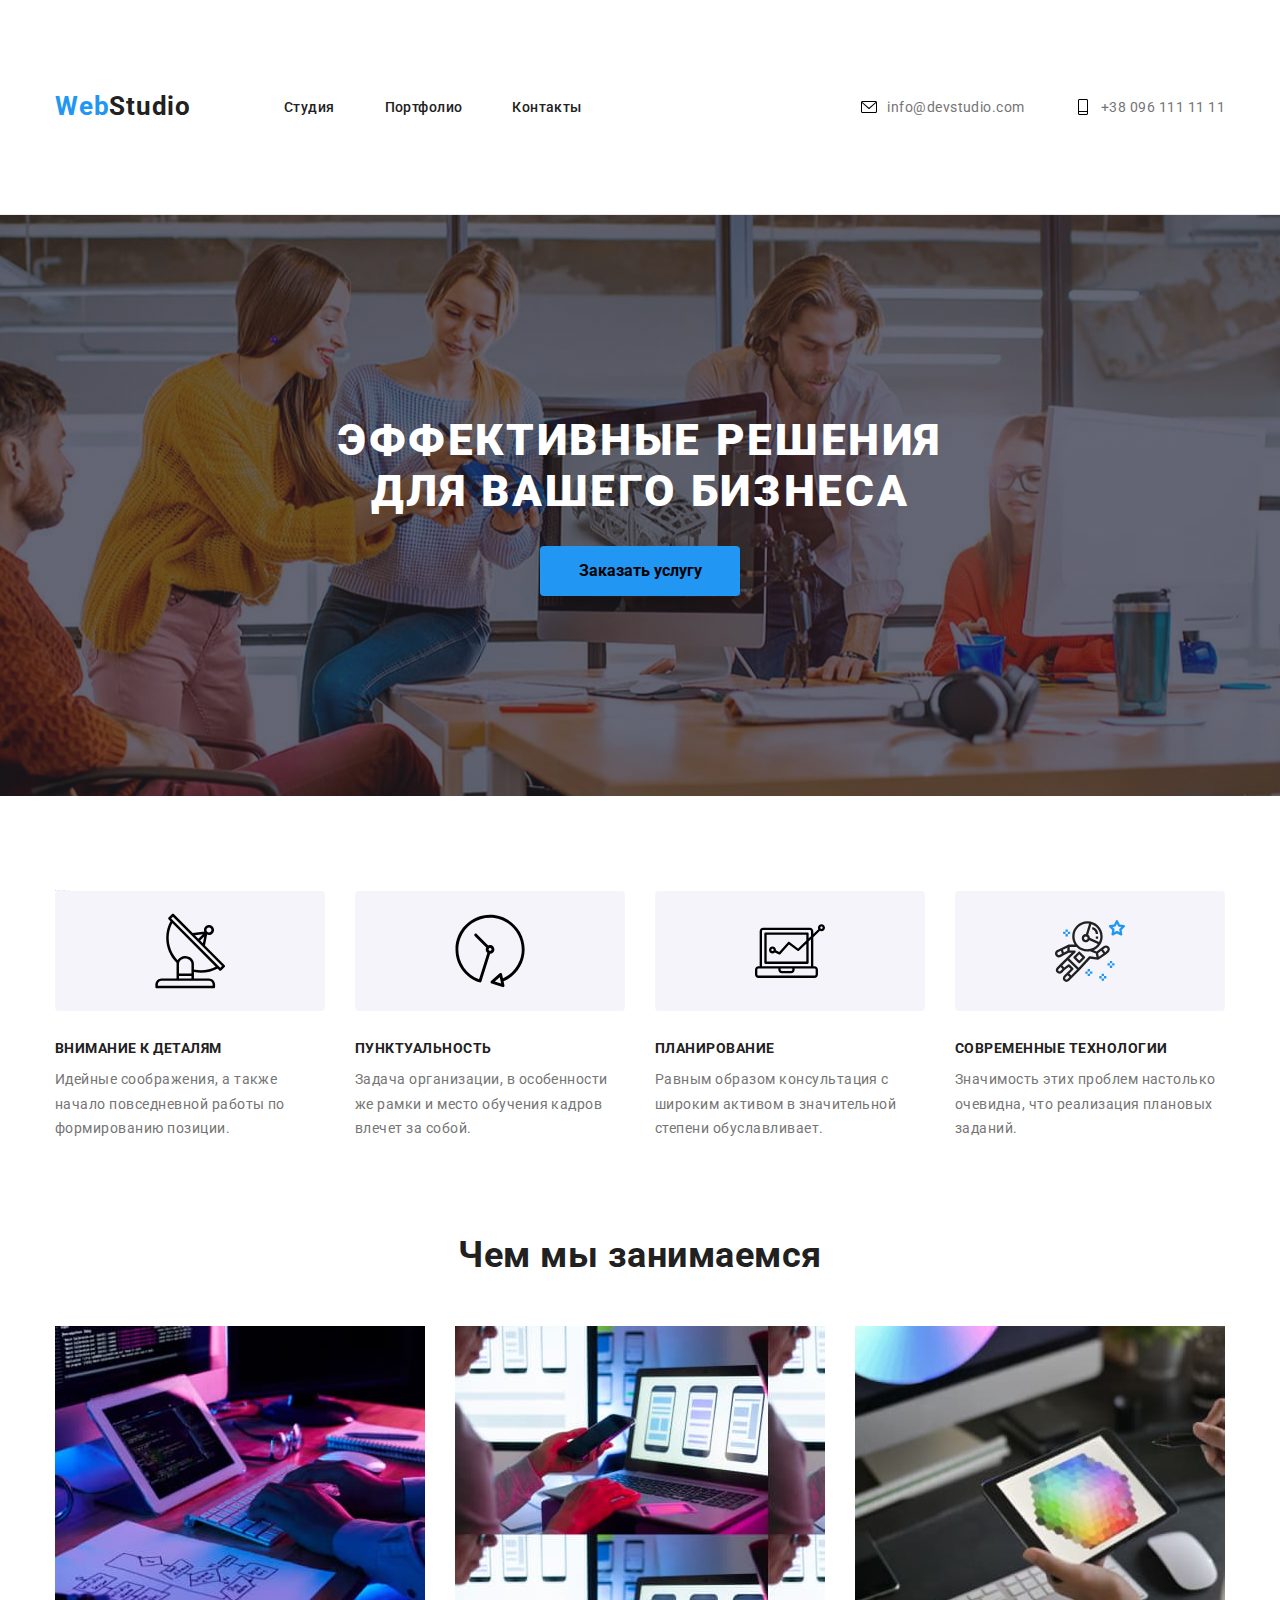
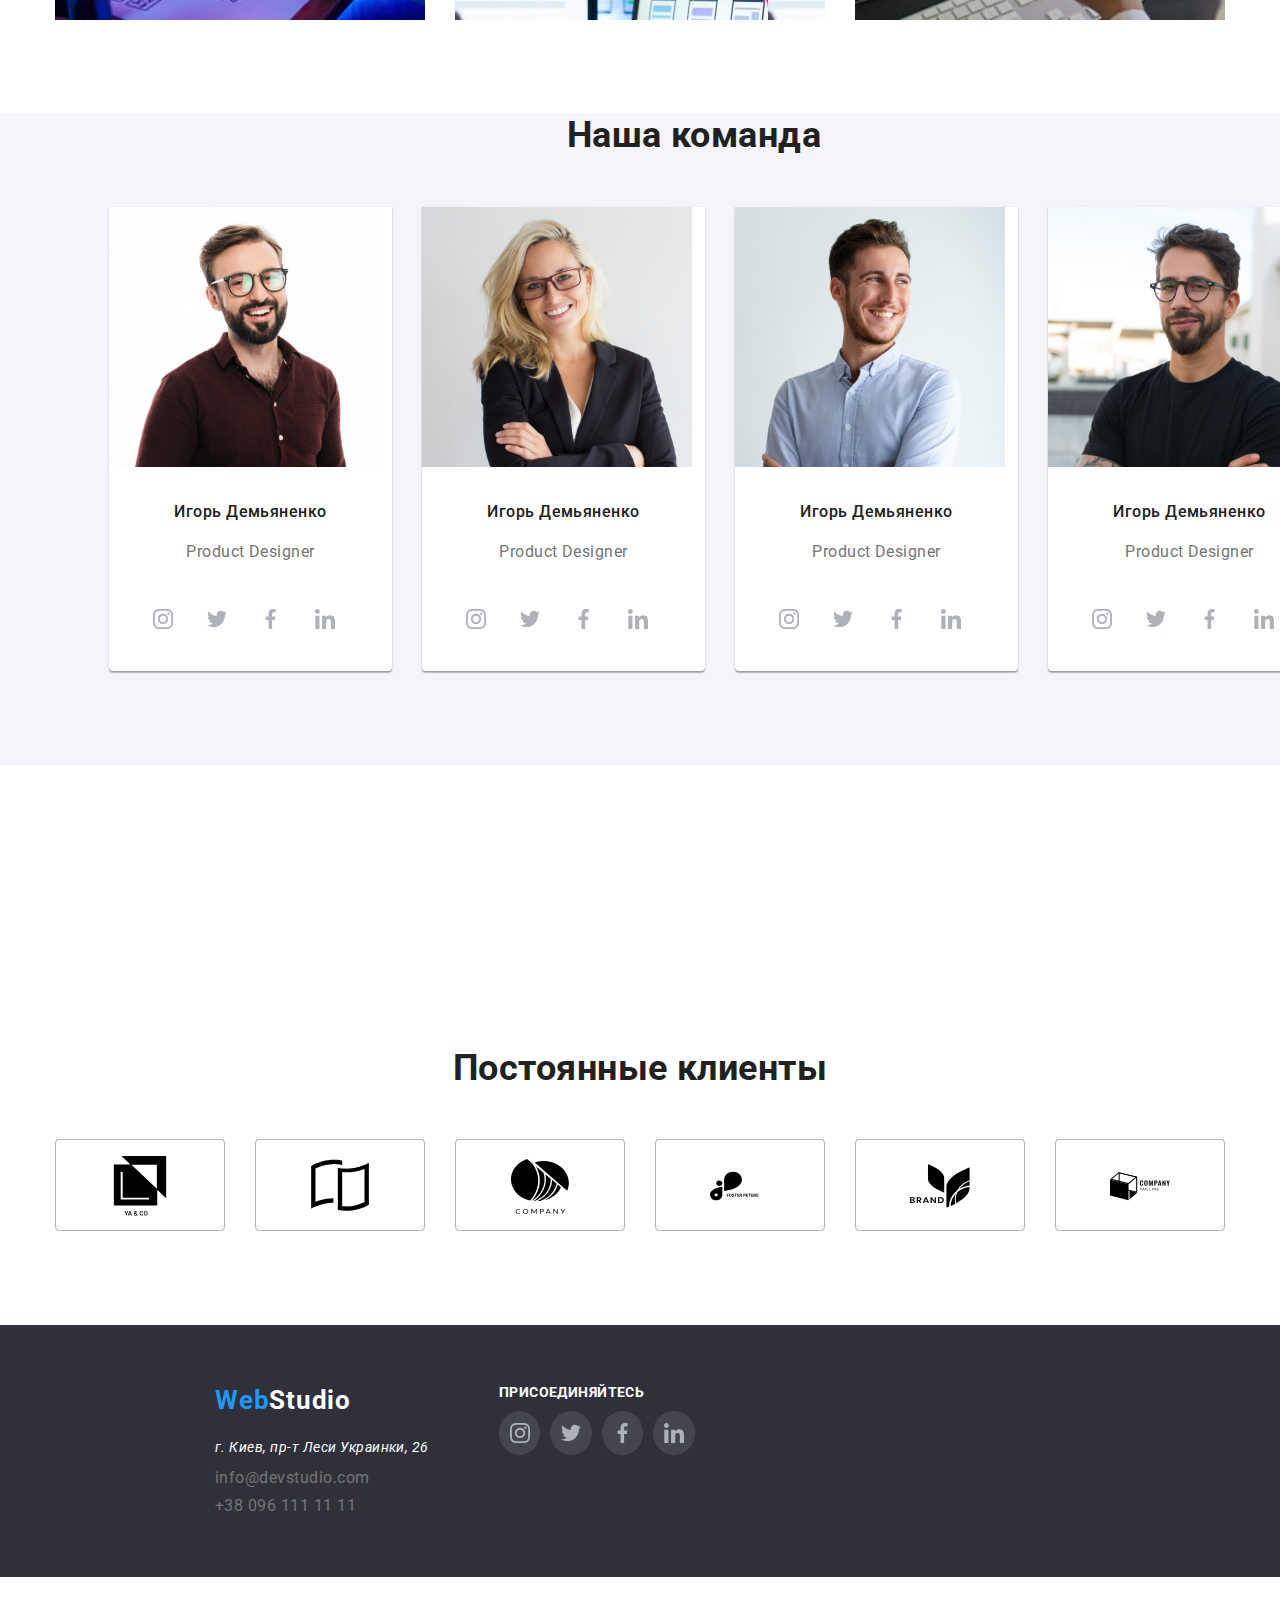
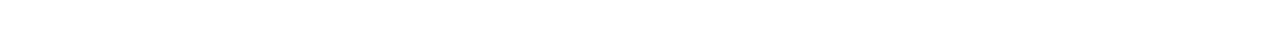
==== index.html @ 63207445 "black work" ====
<!DOCTYPE html>
<html lang="en">

<head>
    <meta charset="UTF-8">
    <meta http-equiv="X-UA-Compatible" content="IE=edge">
    <meta name="viewport" content="width=device-width, initial-scale=1.0">
    <title>Document</title>
    <link rel="preconnect" href="https://fonts.googleapis.com">
    <link rel="preconnect" href="https://fonts.gstatic.com" crossorigin>
    <link href="https://fonts.googleapis.com/css2?family=Raleway:wght@700&family=Roboto:wght@400;500;700;900&display=swap"
        rel="stylesheet">
    <link rel="stylesheet" href="https://cdnjs.cloudflare.com/ajax/libs/modern-normalize/0.6.0/modern-normalize.min.css">
    <link rel="stylesheet" href="./css/styles.css" />
</head>

<body>
        <!-- HEADER -->
    <header class="header-title">
        <div class="container">
            <nav class="header-navigation">
                    <a href="index.html" class="link-webstudio">Web<spann class="logo-without-web">Studio</spann></a>
                <ul class="header-navigation-links">
                    <li class="header-item"><a href="index.html" class="link link-navigation">Студия</a></li>
                    <li class="header-item"><a href="portfolio.html" class="link link-navigation">Портфолио</a></li>
                    <li class="header-item"><a href="kontacts.html" class="link link-navigation">Контакты</a></li> 
                </ul>
             </nav>
                <ul class="header-navigation-tel-mail">
                        <li class="header-item"><a href="mailto:info@devstudio.com" class="link link-navigation-mail header-mail">
                            <svg class="header-contacts-icon" width="16" heigt="10">
                                <use href="./images/sprite.svg#icon-envelope-1" ></use>
                            </svg>info@devstudio.com</a></li>
                        
                        <li class="header-item"><a href="tel:+380961111111" class="link link-navigation-tel header-mail">
                            <svg class="header-contacts-icon" width="16" heigt="10">
                                <use href="./images/sprite.svg#icon-Vector-1"></use>
                            </svg>+38 096 111 11 11</a></li>
                </ul>
        
        </div>
    </header>

        <!-- MAIN -->

    <main>
        <section class="main-sectioin">
            <div class="container">
                    <h1 class="content-title">Эффективные решения для вашего бизнеса</h1>
                    <button type="button" class="button button-push">Заказать услугу</button>
            </div>
        </section>

        <section class="section-list">
            <div class="container">
                <h2 class="transparent-title">Наша робота</h2>
                <ul class="list-title">
                    <li class="list-title-text">
                        <div class="list-title-text-picture">
                            <svg class="list-title-picture"  width="70" heigt="70">
                                <use href="./images/sprite.svg#icon-Vector2-1"></use>
                            </svg>
                        </div>
                            <h3 class="title">Внимание к деталям</h3>
                            <p class="title-text">Идейные соображения, а также начало повседневной работы по формированию позиции.</p>
                        </li>
                    <li class="list-title-text">
                        <div class="list-title-text-picture">
                            <svg class="list-title-picture"  width="70" heigt="70">
                                <use href="./images/sprite.svg#icon-Vector3-1"></use>
                            </svg>
                        </div>
                        <h3 class="title">Пунктуальность</h3>
                        <p class="title-text">Задача организации, в особенности же рамки и место обучения кадров влечет за собой.</p>
                    </li>
                    <li class="list-title-text">
                        <div class="list-title-text-picture">
                            <svg class="list-title-picture" width="70" heigt="70">
                                <use href="./images/sprite.svg#icon-Vector4-1" ></use>
                            </svg>
                        </div>
                        <h3 class="title">Планирование</h3>
                        <p class="title-text">Равным образом консультация с широким активом в значительной степени обуславливает.</p>
                    <li class="list-title-text">
                        <div class="list-title-text-picture">
                            <svg class="list-title-picture" width="70" heigt="70">
                                <use href="./images/sprite.svg#icon-astronaut-1-1" ></use>
                            </svg>
                        </div>
                        <h3 class="title">Современные технологии</h3>
                        <p class="title-text">Значимость этих проблем настолько очевидна, что реализация плановых заданий.</p>
                    </li>
                </ul>
            </div>
        </section>

        <section class="section-whatwedo">
            <div class="container">  
                <h2 class="title-work">Чем мы занимаемся</h2>
                <ul class="whatwedo">
                    
                    <li class="whatwedo-work"><img src="images/box1.jpg" alt="программирования" width="370" height="294"></li>
                    <li class="whatwedo-work"><img src="images/box2.jpg" alt="подключения дивайсов" width="370" height="294"></li>
                    <li class="whatwedo-work"><img src="images/box3.jpg" alt="соответствие требованиям заказчика" width="370" height="294"></li>
                </ul>
            </div>
        </section>

            <!-- OUR TEAM -->

    <section class="section-ourcompany">
        <div class="container">
            <h2 class="title-work">Наша команда</h2>
            <ul class="ourcompany">
                <li class="ourcompany-workers">
                    <img src="images/img1.jpg" alt="фото сотрудника" width="270" height="260">
                    <div class="worker-name-occopation">
                        <h3 class="worker-name">Игорь Демьяненко</h3>
                        <p class="worker-occupation">Product Designer</p>
                            <ul class="worker-social-links-title">
                                <li class="worker-social-links">
                                    <a href="" class="worker-social-links-road">
                                        <svg width="20" height="20">
                                        <use href="./images/sprite.svg#icon-instagram-2-1"></use>
                                    </svg>
                                </a>
                                  
                                </li>
                                <a href="" class="worker-social-links-road">
                                <li class="worker-social-links">
                                    <svg width="20" height="20">
                                        <use href="./images/sprite.svg#icon-Vector4-2"></use>
                                    </svg>
                                </a>
                                </li>
                                <li class="worker-social-links">
                                    <a href="" class="worker-social-links-road">
                                    <svg width="20" height="20">
                                        <use href="./images/sprite.svg#icon-Vector5-1"></use>
                                    </svg>
                                    </a>
                                </li>
                                <li class="worker-social-links">
                                    <a href="" class="worker-social-links-road">
                                    <svg width="20" height="20">
                                        <use href="./images/sprite.svg#icon-linkedin-1-1"></use>
                                    </svg>
                                    </a>
                                </li>
                            </ul>
                    </div>
                </li>
                <li class="ourcompany-workers">
                    <img src="images/img2.jpg" alt="фото сотрудника" width="270" height="260">
                    <div class="worker-name-occopation">
                        <h3 class="worker-name">Игорь Демьяненко</h3>
                        <p class="worker-occupation">Product Designer</p>
                        <ul class="worker-social-links-title">
                            <li class="worker-social-links">
                                <a href="" class="worker-social-links-road">
                                    <svg width="20" height="20">
                                        <use href="./images/sprite.svg#icon-instagram-2-1"></use>
                                    </svg>
                                </a>
                        
                            </li>
                            <a href="" class="worker-social-links-road">
                                <li class="worker-social-links">
                                    <svg width="20" height="20">
                                        <use href="./images/sprite.svg#icon-Vector4-2"></use>
                                    </svg>
                            </a>
                            </li>
                            <li class="worker-social-links">
                                <a href="" class="worker-social-links-road">
                                    <svg width="20" height="20">
                                        <use href="./images/sprite.svg#icon-Vector5-1"></use>
                                    </svg>
                                </a>
                            </li>
                            <li class="worker-social-links">
                                <a href="" class="worker-social-links-road">
                                    <svg width="20" height="20">
                                        <use href="./images/sprite.svg#icon-linkedin-1-1"></use>
                                    </svg>
                                </a>
                            </li>
                        </ul>
                    </div>
                </li>
                <li class="ourcompany-workers">
                    <img src="images/img3.jpg" alt="фото сотрудника" width="270" height="260">
                    <div class="worker-name-occopation">
                        <h3 class="worker-name">Игорь Демьяненко</h3>
                        <p class="worker-occupation">Product Designer</p>
                        <ul class="worker-social-links-title">
                            <li class="worker-social-links">
                                <a href="" class="worker-social-links-road">
                                    <svg width="20" height="20">
                                        <use href="./images/sprite.svg#icon-instagram-2-1"></use>
                                    </svg>
                                </a>
                        
                            </li>
                            <a href="" class="worker-social-links-road">
                                <li class="worker-social-links">
                                    <svg width="20" height="20">
                                        <use href="./images/sprite.svg#icon-Vector4-2"></use>
                                    </svg>
                            </a>
                            </li>
                            <li class="worker-social-links">
                                <a href="" class="worker-social-links-road">
                                    <svg width="20" height="20">
                                        <use href="./images/sprite.svg#icon-Vector5-1"></use>
                                    </svg>
                                </a>
                            </li>
                            <li class="worker-social-links">
                                <a href="" class="worker-social-links-road">
                                    <svg width="20" height="20">
                                        <use href="./images/sprite.svg#icon-linkedin-1-1"></use>
                                    </svg>
                                </a>
                            </li>
                        </ul>
                    </div>
                </li>
                <li class="ourcompany-workers">
                    <img src="images/img4.jpg" alt="фото сотрудника" width="270" height="260">
                    <div class="worker-name-occopation">
                        <h3 class="worker-name">Игорь Демьяненко</h3>
                        <p class="worker-occupation">Product Designer</p>
                        <ul class="worker-social-links-title">
                            <li class="worker-social-links">
                                <a href="" class="worker-social-links-road">
                                    <svg width="20" height="20">
                                        <use href="./images/sprite.svg#icon-instagram-2-1"></use>
                                    </svg>
                                </a>
                        
                            </li>
                            <a href="" class="worker-social-links-road">
                                <li class="worker-social-links">
                                    <svg width="20" height="20">
                                        <use href="./images/sprite.svg#icon-Vector4-2"></use>
                                    </svg>
                            </a>
                            </li>
                            <li class="worker-social-links">
                                <a href="" class="worker-social-links-road">
                                    <svg width="20" height="20">
                                        <use href="./images/sprite.svg#icon-Vector5-1"></use>
                                    </svg>
                                </a>
                            </li>
                            <li class="worker-social-links">
                                <a href="" class="worker-social-links-road">
                                    <svg width="20" height="20">
                                        <use href="./images/sprite.svg#icon-linkedin-1-1"></use>
                                    </svg>
                                </a>
                            </li>
                        </ul>
                    </div>
                </li>
            </ul>
        </div>
    
    </section>

                     <!-- CUSTOMERS -->

        <section class="section-customers">
            <div class="container">
                <h2  class="title-work">Постоянные клиенты</h2>
            <ul class="regular-customers">
                    <li class="regular-customers-li">
                        <a href="" class="servise-icon">
                            <svg class="service-icon-svg">
                            <use href="./images/sprite.svg#icon-Union-1"></use>
                        </svg>
                </a>

                </li>
                <li class="regular-customers-li">
                    <a href="" class="servise-icon">
                        <svg class="service-icon-svg">
                            <use href="./images/sprite.svg#icon-Union2-1"></use>
                        </svg>
                    </a>
                </li>
                <li class="regular-customers-li">
                    <a href="" class="servise-icon">
                        <svg class="service-icon-svg">
                            <use href="./images/sprite.svg#icon-Object-1"></use>
                        </svg>
                    </a>
                </li>
                <li class="regular-customers-li">
                    <a href="" class="servise-icon">
                        <svg class="service-icon-svg">
                            <use href="./images/sprite.svg#icon-group-1"></use>
                    </svg>
                    </a>
                </li>
                <li class="regular-customers-li">
                    <a href="" class="servise-icon">
                        <svg class="service-icon-svg">
                            <use href="./images/sprite.svg#icon-group1-1"></use>
                        </svg>
                    </a>
                </li>
                <li class="regular-customers-li">
                    <a href="" class="servise-icon">
                        <svg class="service-icon-svg">
                            <use href="./images/sprite.svg#icon-Object1-1"></use>
                        </svg>
                    </a>
                </li>
             </ul>
            </div>
        </section>
    </main>
       
            <!-- FOOTER -->

        <footer class="section-footer">
            <div class="container">
                <div class="footer-links">
                    <a href="index.html" class="link-webstudio">Web<spann class="logo-without-web-footer">Studio</spann></a>
                    <address class="footer-address">г. Киев, пр-т Леси Украинки, 26</address>
                    <ul class="footer-tel-mail">
                        <li class="mail-footer"><a href="mailto:info@devstudio.com" class="link footer-link">info@devstudio.com</a></li>
                        <li class="tel-footer"><a href="tel:+380961111111" class="link footer-link">+38 096 111 11 11</a></li>
                    </ul>
                </div>
                <div class="footer-second-link">
                    <h3 class="footer-title">присоединяйтесь</h3>
                    <ul class="footer-social-links-title">
                        <li class="footer-social-links">
                            <a href="" class="footer-social-links-road">
                                <svg class="footer-social-links-color" width="20" height="20">
                                    <use href="./images/sprite.svg#icon-instagram-2-1"></use>
                                </svg>
                            </a>
                
                        </li>
                        <a href="" class="footer-social-links-road">
                            <li class="footer-social-links">
                                <svg width="20" height="20">
                                    <use href="./images/sprite.svg#icon-Vector4-2"></use>
                                </svg>
                        </a>
                        </li>
                        <li class="footer-social-links">
                            <a href="" class="footer-social-links-road">
                                <svg width="20" height="20">
                                    <use href="./images/sprite.svg#icon-Vector5-1"></use>
                                </svg>
                            </a>
                        </li>
                        <li class="footer-social-links">
                            <a href="" class="footer-social-links-road">
                                <svg width="20" height="20">
                                    <use href="./images/sprite.svg#icon-linkedin-1-1"></use>
                                </svg>
                            </a>
                        </li>
                    </ul>
                
                </div>
            </div>
        </footer>

</body>

</html>
---- css/styles.css ----
*,
*::before,
*::after {
  box-sizing: border-box;
}
h1,
h2,
h3,
h4,
h5,
h6,
p {
  margin: 0;
  padding: 0;
}
img {
  display: block;
}
:root {
  --primery-text-color: #757575;
  --title-text-color: #212121;
  --occasionally-next-color: #ffffff;
}
body {
  font-family: "Roboto", sans-serif;
  font-style: normal;
  color: var(--primery-text-color);
  letter-spacing: 0.03em;
  font-size: 16px;
}
a {
  text-decoration: none;
  color: var(--primery-text-color);
}
ul {
  list-style: none;
  margin: 0;
  padding: 0;
}
.container {
  width: 1200px;
  align-items: center;
  margin: 0 auto;
  padding-left: 15px;
  padding-right: 15px;
}

.button:hover,
.button:focus {
  background: #2196f3;
  cursor: pointer;
}
.button {
  font-family: "Roboto", sans-serif;
  font-weight: 500;
  display: block;
}
.button-push {
  background: #2196f3;
  margin: 0 auto;
  box-shadow: 0px 4px 4px rgba(0, 0, 0, 0.15);
  border-radius: 4px;
  width: 200px;
  height: 50px;
  left: 700px;
  top: 430px;
  font-weight: 700;
  font-size: 16px;
  line-height: 1.87;
  border: none;
}
.button-push:hover,
.button-push:focus {
  background: #188ce8;
  cursor: pointer;
  border: none;
  color: #ffffff;
}
.link-webstudio {
  font-weight: 700;

  font-size: 26px;
  line-height: 1.19;
  color: #2196f3;
  letter-spacing: 0.03em;
}
.logo-without-web {
  color: #212121;
}

/* HEADER */

.header-title {
  border-bottom: 1px solid #ececec;
}
.header-title .container {
  display: flex;
}
.header-navigation,
.header-navigation-links,
.header-navigation-tel-mail {
  display: flex;
}
.header-navigation-links {
  margin-bottom: 32px;
  margin-top: 32px;
}
.header-navigation-tel-mail {
  margin-left: auto;
  padding-top: 32px;
  padding-bottom: 32px;
}
.header-navigation .link-webstudio {
  padding-top: 25px;
  padding-bottom: 25px;
  margin-right: 93px;
  text-align: center;
  align-items: center;
}
.header-item:not(:last-child) {
  margin-right: 50px;
}
.link-navigation-mail,
.link-navigation-tel {
  font-style: medium;
  font-size: 14px;
  line-height: 16px;
  color: var(--primery-text-color);
  display: flex;
  align-items: center;
}
.header-mail:hover,
.header-mail:focus {
  color: #2196f3;
}

.header-mail:hover .header-contacts-icon,
.header-mail:focus .header-contacts-icon {
  fill: #188ce8;
}
.header-contacts-icon {
  margin-right: 10px;
  color: var(--primery-text-color);
}

/* PORTFOLIO */

.contentportfolio-foto {
  display: flex;
  flex-wrap: wrap;
  list-style: none;
  margin-left: -30px;
  margin-top: -30px;
  margin-bottom: 94px;
}

.foto-title-text:hover {
  box-shadow: 0px 1px 1px rgba(0, 0, 0, 0.12), 0px 4px 4px rgba(0, 0, 0, 0.06),
    1px 4px 6px rgba(0, 0, 0, 0.16);
}
.foto-title-text {
  flex-basis: calc((100% - 90px) / 3);
  margin-left: 30px;
  margin-top: 30px;
  cursor: pointer;
}
.contentportfolio-buton-li {
  margin-right: 8px;
}
.work-did {
  display: block;
  border: 1px solid #eeeeee;
  border-top: none;
  padding-top: 20px;
  padding-left: 24px;
  padding-bottom: 20px;
}

.portfolio-buton {
  background: #f5f4fa;
  border-radius: 4px;
  border: none;
  padding-top: 6px;
  padding-right: 20px;
  padding-bottom: 6px;
  padding-left: 20px;
}
.portfolio-buton:hover,
.portfolio-buton:focus {
  box-shadow: 0px 1px 1px rgba(0, 0, 0, 0.12), 0px 4px 4px rgba(0, 0, 0, 0.06),
    1px 4px 6px rgba(0, 0, 0, 0.16);
  color: #ffffff;
}
.contentportfolio-buton {
  display: flex;
  justify-content: center;
  margin-bottom: 50px;
}
.contentportfolio {
  margin-top: 92px;
}

.work-did-title {
  font-weight: 700;
  font-size: 18px;
  line-height: 2;
  color: var(--title-text-color);
}
.work-did-title-text {
  font-size: 16px;
  line-height: 1.87;
}

/* PORTFOLIO */

/* MAIN */
.list-title-text-picture {
  display: flex;
  align-items: center;
  justify-content: center;
  background: #f5f4fa;
  border-radius: 4px;
  width: 270px;
  height: 120px;
  margin-bottom: 30px;
}
.main-sectioin {
  max-width: 1600px;
  margin-right: auto;
  margin-left: auto;
  background: #2f303a;
  padding-top: 200px;
  padding-bottom: 200px;
  background-image: linear-gradient(
      rgba(47, 48, 58, 0.4),
      rgba(47, 48, 58, 0.4)
    ),
    url(../images/bg.jpg);
  background-repeat: no-repeat;
  background-position: center;
  block-size: auto;
}

.title {
  font-size: 14px;
  line-height: 1.14;
  text-transform: uppercase;
  color: var(--title-text-color);
}
.link:hover,
.link:focus {
  color: #2196f3;
}
.link {
  color: #757575;
}

.link-navigation {
  font-weight: 500;
  font-size: 14px;
  line-height: 1.14;
  color: var(--title-text-color);
  letter-spacing: 0.03em;
}
.content-title {
  max-width: 696px;
  text-transform: uppercase;
  color: var(--occasionally-next-color);
  letter-spacing: 0.06em;
  text-align: center;
  margin: 0 auto 30px;
  font-weight: 900;
  font-size: 44px;
}
.transparent-title {
  font-size: 1px;
}
.section-list {
  margin-top: 94px;
  margin-bottom: 94px;
}
.list-title {
  display: flex;
  margin-left: -30px;
}
.list-title-text {
  flex-basis: calc((100% / 4) - 30px);
  margin-left: 30px;
}
.title {
  margin-bottom: 10px;
}
.title-text {
  font-size: 14px;
  line-height: 1.74;
}
.whatwedo {
  display: flex;
  margin-left: -30px;
}
.whatwedo-work {
  flex-basis: calc((100% / 3) - 30px);
  margin-left: 30px;
}
.section-ourcompany {
  margin-top: 94px;
  margin-bottom: 94px;
}
/* OURTEAM  */

.worker-social-links-title {
  display: flex;
  align-items: center;
  justify-content: center;
  margin-left: 32px;
  margin-right: 35px;
  margin-bottom: 30px;
}
.worker-social-links {
  margin-right: 10px;
  width: 44px;
  height: 44px;
}
.worker-social-links-road {
  height: 100%;
  border-radius: 50%;
  display: flex;
  align-items: center;
  justify-content: center;
}
.worker-social-links-road:hover,
.worker-social-links-road:focus {
  background-color: #2196f3;
}
.section-ourcompany {
  padding-left: 94px;
  padding-bottom: 94px;
  background: #f5f4fa;
}
.ourcompany {
  display: flex;
  margin-left: -30px;
}
.ourcompany-workers {
  flex-basis: calc((100% / 4) - 30px);
  margin-left: 30px;
  background: #ffffff;
  box-shadow: 0px 1px 3px rgba(0, 0, 0, 0.12), 0px 1px 1px rgba(0, 0, 0, 0.14),
    0px 2px 1px rgba(0, 0, 0, 0.2);
  border-radius: 0px 0px 4px 4px;
}
.worker-name-occopation {
  text-align: center;
}
.title-work {
  font-weight: 700;
  font-size: 36px;
  line-height: 1.17;
  color: var(--title-text-color);
  text-align: center;
  margin-bottom: 50px;
  margin-top: 94px;
}
.worker-name {
  font-weight: 500;
  font-size: 16px;
  line-height: 1.9;
  color: var(--title-text-color);
  margin-top: 30px;
  margin-bottom: 10px;
}
.worker-occupation {
  font-size: 16px;
  line-height: 1.9;
  margin-bottom: 30px;
}
/* <!-- CUSTOMERS --> */

.section-customers {
  display: block;
  display: flex;
  padding-top: 94px;
  padding-bottom: 94px;
}
.service-icon-svg {
  width: 106px;
  height: 60px;
}
.regular-customers-li {
  color: #afb1b8;
  border: 1px solid #afb1b8;
  box-sizing: border-box;
  border-radius: 4px;
  width: 170px;
  height: 92px;
}
.regular-customers-li:focus,
.regular-customers-li:hover {
  border: 1px solid #2196f3;
}
.servise-icon {
  color: #afb1b8;
  display: flex;
  justify-content: center;
  align-items: center;
  text-align: center;
  margin-top: 16px;
  margin-right: 32px;
  margin-bottom: 16px;
  margin-left: 32px;
}
.servise-icon:focus,
.servise-icon:hover {
  fill: #2196f3;
}
.service-icon-svg:focus,
.service-icon-svg:hover {
  fill: #2196f3;
}
.regular-customers {
  display: flex;
  justify-content: space-between;
  margin-top: 50px;
}
/* FOOTER */

.section-footer {
  background: #2f303a;
  padding-bottom: 60px;
  padding-top: 60px;
  display: flex;
  height: 252px;
  width: 1600px;
  margin-right: auto;
  margin-left: auto;
}
.footer-links {
  display: block;
}
.footer-link {
  margin-top: 9px;
}
.footer-address {
  font-size: 14px;
  line-height: 1.71;
  color: var(--occasionally-next-color);
}
.logo-without-web-footer {
  color: #ffffff;
}
.section-footer .link-webstudio {
  margin-bottom: 20px;
}
.footer-address {
  margin-bottom: 9px;
  margin-top: 20px;
}
.mail-footer {
  margin-bottom: 9px;
}
.tel-footer {
  margin-bottom: 60px;
}
.footer-social-links-title {
  display: flex;
  align-items: center;
}
.footer-social-links-road {
  height: 100%;
  border-radius: 50%;
  display: flex;
  align-items: center;
  justify-content: center;
  background: rgba(255, 255, 255, 0.1);
}
.footer-social-links-road:hover,
.footer-social-links-road:focus {
  background-color: #2196f3;
}
.section-footer .container {
  display: flex;
  align-items: normal;
  height: 252px;
}
.footer-title {
  font-style: normal;
  font-weight: bold;
  text-transform: uppercase;
  font-size: 14px;
  line-height: 1.14;
  letter-spacing: 0.03em;
  color: var(--occasionally-next-color);
}
.footer-social-links {
  margin-right: 10px;
  width: 44px;
  height: 44px;
  margin-top: 10px;
}
.footer-second-link {
  width: 206px;
  height: 80px;
  margin-left: 70px;
  margin-bottom: 100px;
}
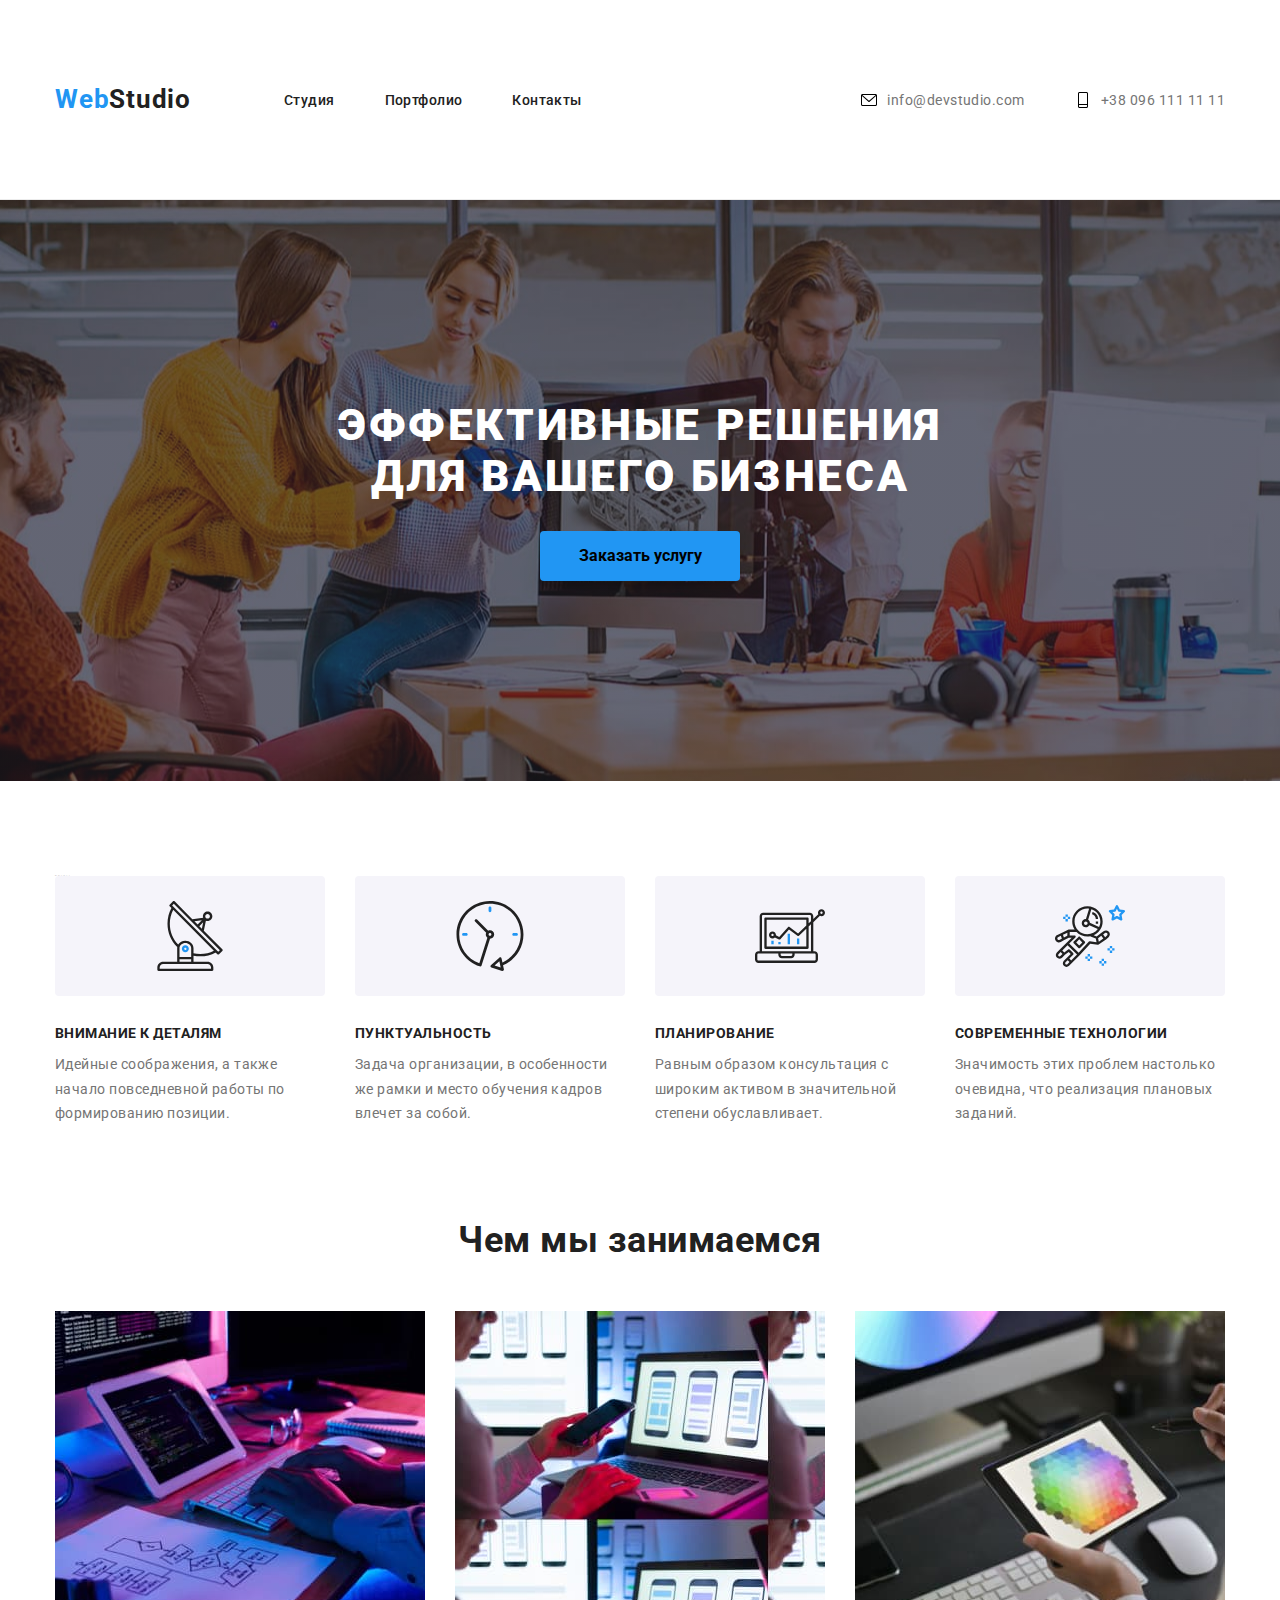
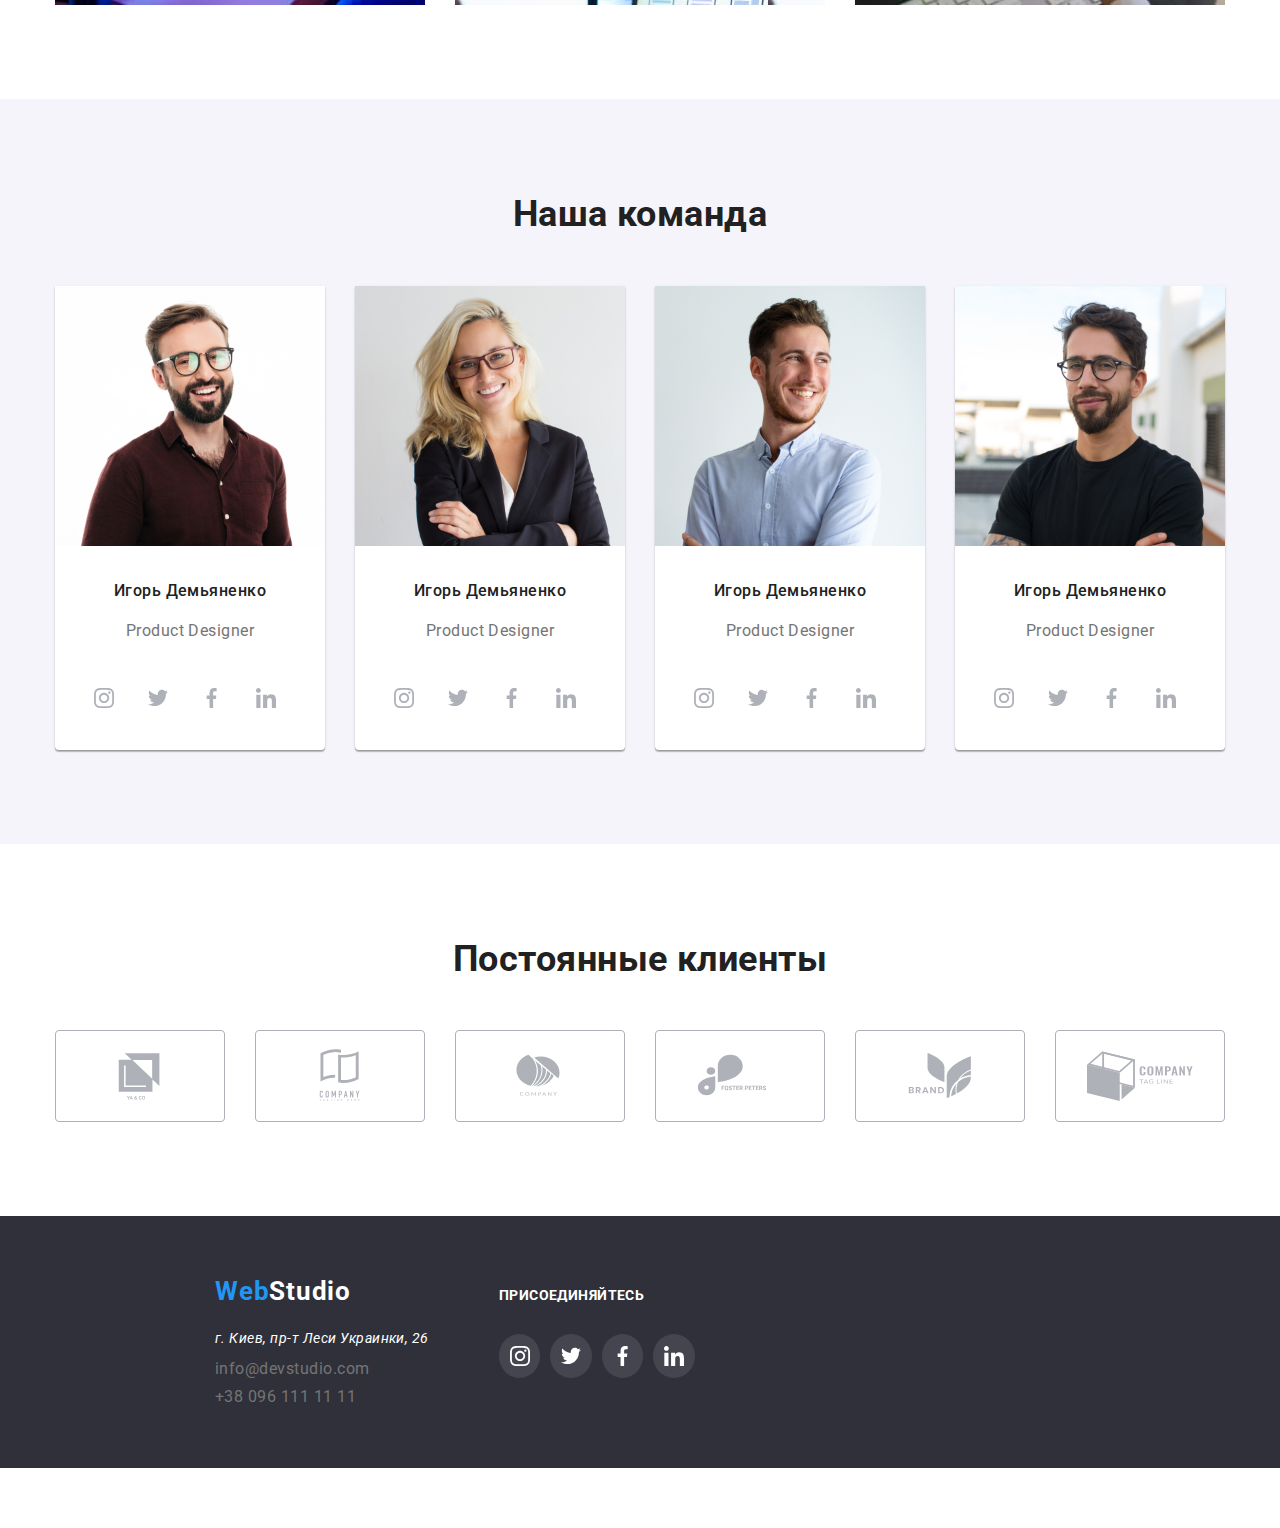
==== commit 0b82391b: "add-color" ====
--- a/index.html
+++ b/index.html
@@ -58,7 +58,7 @@
                     <li class="list-title-text">
                         <div class="list-title-text-picture">
                             <svg class="list-title-picture"  width="70" heigt="70">
-                                <use href="./images/sprite.svg#icon-Vector2-1"></use>
+                                <use href="./images/sprite.svg#icon-antenna-1-1"></use>
                             </svg>
                         </div>
                             <h3 class="title">Внимание к деталям</h3>
@@ -67,7 +67,7 @@
                     <li class="list-title-text">
                         <div class="list-title-text-picture">
                             <svg class="list-title-picture"  width="70" heigt="70">
-                                <use href="./images/sprite.svg#icon-Vector3-1"></use>
+                                <use href="./images/sprite.svg#icon-clock-1-1"></use>
                             </svg>
                         </div>
                         <h3 class="title">Пунктуальность</h3>
@@ -76,7 +76,7 @@
                     <li class="list-title-text">
                         <div class="list-title-text-picture">
                             <svg class="list-title-picture" width="70" heigt="70">
-                                <use href="./images/sprite.svg#icon-Vector4-1" ></use>
+                                <use href="./images/sprite.svg#icon-diagram-1-1" ></use>
                             </svg>
                         </div>
                         <h3 class="title">Планирование</h3>
@@ -120,7 +120,7 @@
                             <ul class="worker-social-links-title">
                                 <li class="worker-social-links">
                                     <a href="" class="worker-social-links-road">
-                                        <svg width="20" height="20">
+                                        <svg class="worker-social-links-color" width="20" height="20">
                                         <use href="./images/sprite.svg#icon-instagram-2-1"></use>
                                     </svg>
                                 </a>
@@ -128,21 +128,21 @@
                                 </li>
                                 <a href="" class="worker-social-links-road">
                                 <li class="worker-social-links">
-                                    <svg width="20" height="20">
+                                    <svg class="worker-social-links-color" width="20" height="20">
                                         <use href="./images/sprite.svg#icon-Vector4-2"></use>
                                     </svg>
                                 </a>
                                 </li>
                                 <li class="worker-social-links">
                                     <a href="" class="worker-social-links-road">
-                                    <svg width="20" height="20">
+                                    <svg class="worker-social-links-color" width="20" height="20">
                                         <use href="./images/sprite.svg#icon-Vector5-1"></use>
                                     </svg>
                                     </a>
                                 </li>
                                 <li class="worker-social-links">
                                     <a href="" class="worker-social-links-road">
-                                    <svg width="20" height="20">
+                                    <svg class="worker-social-links-color" width="20" height="20">
                                         <use href="./images/sprite.svg#icon-linkedin-1-1"></use>
                                     </svg>
                                     </a>
@@ -158,7 +158,7 @@
                         <ul class="worker-social-links-title">
                             <li class="worker-social-links">
                                 <a href="" class="worker-social-links-road">
-                                    <svg width="20" height="20">
+                                    <svg class="worker-social-links-color" width="20" height="20">
                                         <use href="./images/sprite.svg#icon-instagram-2-1"></use>
                                     </svg>
                                 </a>
@@ -166,21 +166,21 @@
                             </li>
                             <a href="" class="worker-social-links-road">
                                 <li class="worker-social-links">
-                                    <svg width="20" height="20">
+                                    <svg class="worker-social-links-color" width="20" height="20">
                                         <use href="./images/sprite.svg#icon-Vector4-2"></use>
                                     </svg>
                             </a>
                             </li>
                             <li class="worker-social-links">
                                 <a href="" class="worker-social-links-road">
-                                    <svg width="20" height="20">
+                                    <svg class="worker-social-links-color" width="20" height="20">
                                         <use href="./images/sprite.svg#icon-Vector5-1"></use>
                                     </svg>
                                 </a>
                             </li>
                             <li class="worker-social-links">
                                 <a href="" class="worker-social-links-road">
-                                    <svg width="20" height="20">
+                                    <svg class="worker-social-links-color" width="20" height="20">
                                         <use href="./images/sprite.svg#icon-linkedin-1-1"></use>
                                     </svg>
                                 </a>
@@ -196,7 +196,7 @@
                         <ul class="worker-social-links-title">
                             <li class="worker-social-links">
                                 <a href="" class="worker-social-links-road">
-                                    <svg width="20" height="20">
+                                    <svg class="worker-social-links-color" width="20" height="20">
                                         <use href="./images/sprite.svg#icon-instagram-2-1"></use>
                                     </svg>
                                 </a>
@@ -204,21 +204,21 @@
                             </li>
                             <a href="" class="worker-social-links-road">
                                 <li class="worker-social-links">
-                                    <svg width="20" height="20">
+                                    <svg class="worker-social-links-color" width="20" height="20">
                                         <use href="./images/sprite.svg#icon-Vector4-2"></use>
                                     </svg>
                             </a>
                             </li>
                             <li class="worker-social-links">
                                 <a href="" class="worker-social-links-road">
-                                    <svg width="20" height="20">
+                                    <svg class="worker-social-links-color" width="20" height="20">
                                         <use href="./images/sprite.svg#icon-Vector5-1"></use>
                                     </svg>
                                 </a>
                             </li>
                             <li class="worker-social-links">
                                 <a href="" class="worker-social-links-road">
-                                    <svg width="20" height="20">
+                                    <svg class="worker-social-links-color" width="20" height="20">
                                         <use href="./images/sprite.svg#icon-linkedin-1-1"></use>
                                     </svg>
                                 </a>
@@ -234,7 +234,7 @@
                         <ul class="worker-social-links-title">
                             <li class="worker-social-links">
                                 <a href="" class="worker-social-links-road">
-                                    <svg width="20" height="20">
+                                    <svg class="worker-social-links-color" width="20" height="20">
                                         <use href="./images/sprite.svg#icon-instagram-2-1"></use>
                                     </svg>
                                 </a>
@@ -242,21 +242,21 @@
                             </li>
                             <a href="" class="worker-social-links-road">
                                 <li class="worker-social-links">
-                                    <svg width="20" height="20">
+                                    <svg class="worker-social-links-color" width="20" height="20">
                                         <use href="./images/sprite.svg#icon-Vector4-2"></use>
                                     </svg>
                             </a>
                             </li>
                             <li class="worker-social-links">
                                 <a href="" class="worker-social-links-road">
-                                    <svg width="20" height="20">
+                                    <svg class="worker-social-links-color" width="20" height="20">
                                         <use href="./images/sprite.svg#icon-Vector5-1"></use>
                                     </svg>
                                 </a>
                             </li>
                             <li class="worker-social-links">
                                 <a href="" class="worker-social-links-road">
-                                    <svg width="20" height="20">
+                                    <svg class="worker-social-links-color" width="20" height="20">
                                         <use href="./images/sprite.svg#icon-linkedin-1-1"></use>
                                     </svg>
                                 </a>
@@ -278,7 +278,7 @@
                     <li class="regular-customers-li">
                         <a href="" class="servise-icon">
                             <svg class="service-icon-svg">
-                            <use href="./images/sprite.svg#icon-Union-1"></use>
+                            <use href="./images/sprite.svg#icon-Logo-5"></use>
                         </svg>
                 </a>
 
@@ -286,14 +286,28 @@
                 <li class="regular-customers-li">
                     <a href="" class="servise-icon">
                         <svg class="service-icon-svg">
-                            <use href="./images/sprite.svg#icon-Union2-1"></use>
-                        </svg>
-                    </a>
-                </li>
-                <li class="regular-customers-li">
-                    <a href="" class="servise-icon">
-                        <svg class="service-icon-svg">
-                            <use href="./images/sprite.svg#icon-Object-1"></use>
+                            <use href="./images/sprite.svg#icon-Logo-1"></use>
+                        </svg>
+                    </a>
+                </li>
+                <li class="regular-customers-li">
+                    <a href="" class="servise-icon">
+                        <svg class="service-icon-svg">
+                            <use href="./images/sprite.svg#icon-Logo-2-1"></use>
+                        </svg>
+                    </a>
+                </li>
+                <li class="regular-customers-li">
+                    <a href="" class="servise-icon">
+                        <svg class="service-icon-svg">
+                            <use href="./images/sprite.svg#icon-Logo-3-1"></use>
+                    </svg>
+                    </a>
+                </li>
+                <li class="regular-customers-li">
+                    <a href="" class="servise-icon">
+                        <svg class="service-icon-svg">
+                            <use href="./images/sprite.svg#icon-Logo-4-1"></use>
                         </svg>
                     </a>
                 </li>
@@ -301,20 +315,6 @@
                     <a href="" class="servise-icon">
                         <svg class="service-icon-svg">
                             <use href="./images/sprite.svg#icon-group-1"></use>
-                    </svg>
-                    </a>
-                </li>
-                <li class="regular-customers-li">
-                    <a href="" class="servise-icon">
-                        <svg class="service-icon-svg">
-                            <use href="./images/sprite.svg#icon-group1-1"></use>
-                        </svg>
-                    </a>
-                </li>
-                <li class="regular-customers-li">
-                    <a href="" class="servise-icon">
-                        <svg class="service-icon-svg">
-                            <use href="./images/sprite.svg#icon-Object1-1"></use>
                         </svg>
                     </a>
                 </li>
@@ -348,21 +348,21 @@
                         </li>
                         <a href="" class="footer-social-links-road">
                             <li class="footer-social-links">
-                                <svg width="20" height="20">
+                                <svg class="footer-social-links-color" width="20" height="20">
                                     <use href="./images/sprite.svg#icon-Vector4-2"></use>
                                 </svg>
                         </a>
                         </li>
                         <li class="footer-social-links">
                             <a href="" class="footer-social-links-road">
-                                <svg width="20" height="20">
+                                <svg class="footer-social-links-color" width="20" height="20">
                                     <use href="./images/sprite.svg#icon-Vector5-1"></use>
                                 </svg>
                             </a>
                         </li>
                         <li class="footer-social-links">
                             <a href="" class="footer-social-links-road">
-                                <svg width="20" height="20">
+                                <svg class="footer-social-links-color" width="20" height="20">
                                     <use href="./images/sprite.svg#icon-linkedin-1-1"></use>
                                 </svg>
                             </a>
--- a/css/styles.css
+++ b/css/styles.css
@@ -95,6 +95,8 @@
 }
 .header-title .container {
   display: flex;
+  padding-top: 25px;
+  padding-bottom: 24px;
 }
 .header-navigation,
 .header-navigation-links,
@@ -107,8 +109,6 @@
 }
 .header-navigation-tel-mail {
   margin-left: auto;
-  padding-top: 32px;
-  padding-bottom: 32px;
 }
 .header-navigation .link-webstudio {
   padding-top: 25px;
@@ -312,8 +312,6 @@
   display: flex;
   align-items: center;
   justify-content: center;
-  margin-left: 32px;
-  margin-right: 35px;
   margin-bottom: 30px;
 }
 .worker-social-links {
@@ -328,15 +326,19 @@
   align-items: center;
   justify-content: center;
 }
+.worker-social-links-color {
+  fill: #afb1b8;
+}
 .worker-social-links-road:hover,
 .worker-social-links-road:focus {
   background-color: #2196f3;
 }
 .section-ourcompany {
-  padding-left: 94px;
+  padding-top: 94px;
   padding-bottom: 94px;
   background: #f5f4fa;
 }
+
 .ourcompany {
   display: flex;
   margin-left: -30px;
@@ -359,7 +361,6 @@
   color: var(--title-text-color);
   text-align: center;
   margin-bottom: 50px;
-  margin-top: 94px;
 }
 .worker-name {
   font-weight: 500;
@@ -379,42 +380,38 @@
 .section-customers {
   display: block;
   display: flex;
-  padding-top: 94px;
+
   padding-bottom: 94px;
 }
 .service-icon-svg {
   width: 106px;
   height: 60px;
+  fill: #afb1b8;
 }
 .regular-customers-li {
   color: #afb1b8;
+  width: 170px;
+  height: 92px;
+}
+
+.servise-icon {
+  color: #afb1b8;
+  display: flex;
+  justify-content: center;
+  align-items: center;
+  text-align: center;
+  width: 100%;
+  height: 100%;
   border: 1px solid #afb1b8;
   box-sizing: border-box;
   border-radius: 4px;
-  width: 170px;
-  height: 92px;
-}
-.regular-customers-li:focus,
-.regular-customers-li:hover {
-  border: 1px solid #2196f3;
-}
-.servise-icon {
-  color: #afb1b8;
-  display: flex;
-  justify-content: center;
-  align-items: center;
-  text-align: center;
-  margin-top: 16px;
-  margin-right: 32px;
-  margin-bottom: 16px;
-  margin-left: 32px;
 }
 .servise-icon:focus,
 .servise-icon:hover {
-  fill: #2196f3;
-}
-.service-icon-svg:focus,
-.service-icon-svg:hover {
+  border: 1px solid #2196f3;
+}
+.servise-icon:focus .service-icon-svg,
+.servise-icon:hover .service-icon-svg {
   fill: #2196f3;
 }
 .regular-customers {
@@ -464,6 +461,7 @@
 .footer-social-links-title {
   display: flex;
   align-items: center;
+  margin-top: 20px;
 }
 .footer-social-links-road {
   height: 100%;
@@ -472,6 +470,7 @@
   align-items: center;
   justify-content: center;
   background: rgba(255, 255, 255, 0.1);
+  fill: #ffffff;
 }
 .footer-social-links-road:hover,
 .footer-social-links-road:focus {
@@ -481,6 +480,7 @@
   display: flex;
   align-items: normal;
   height: 252px;
+  align-items: baseline;
 }
 .footer-title {
   font-style: normal;
@@ -503,3 +503,6 @@
   margin-left: 70px;
   margin-bottom: 100px;
 }
+.footer-social-links-color {
+  fill: #ffffff;
+}
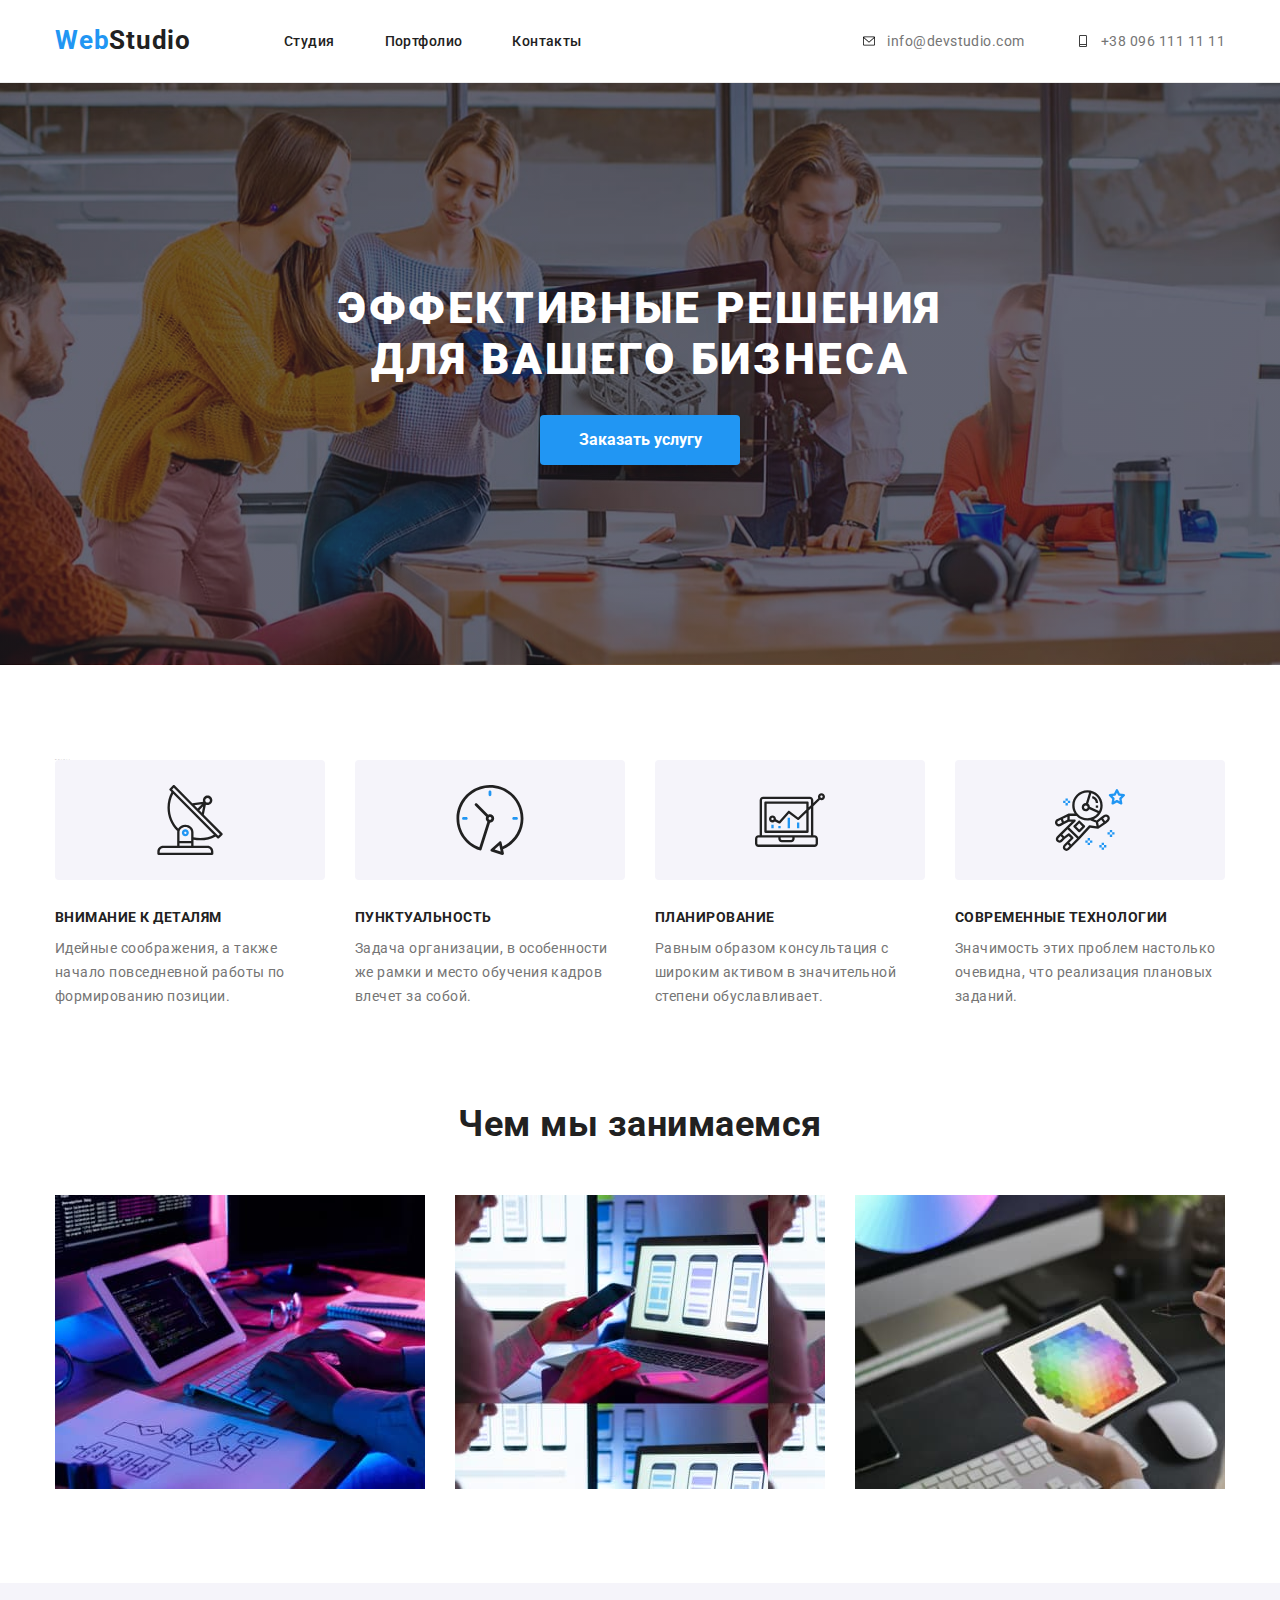
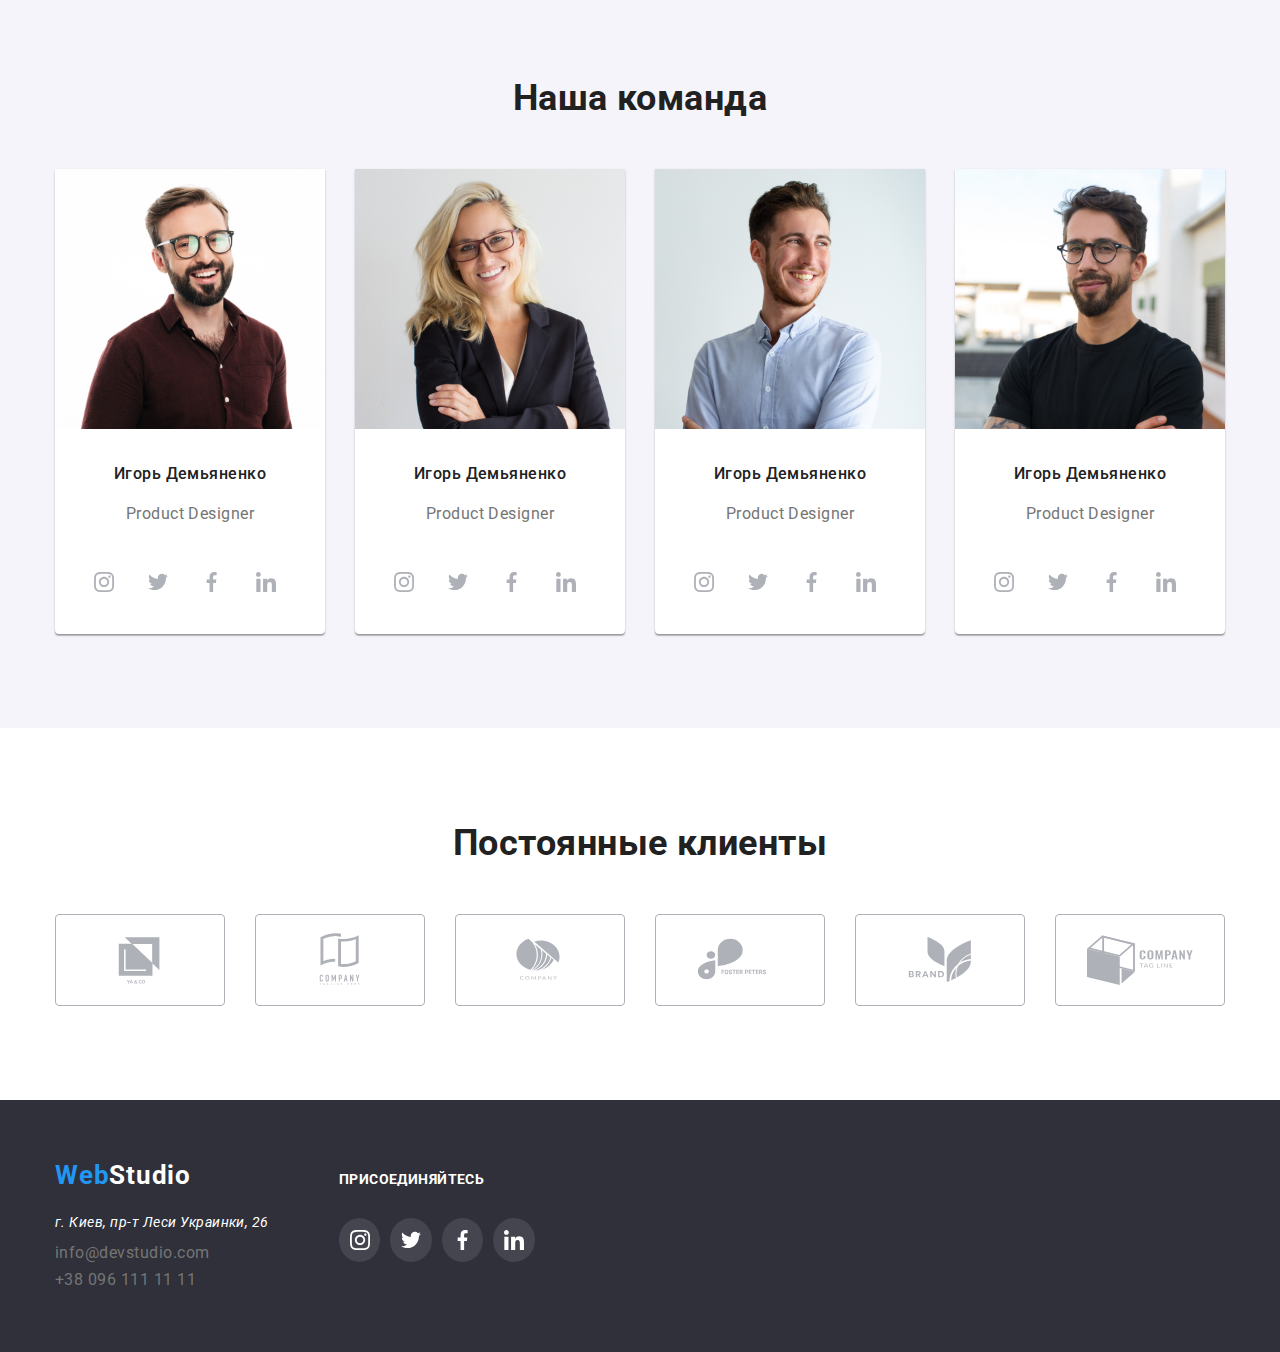
==== commit 786ba3ee: "add focus and hover" ====
--- a/index.html
+++ b/index.html
@@ -28,12 +28,12 @@
              </nav>
                 <ul class="header-navigation-tel-mail">
                         <li class="header-item"><a href="mailto:info@devstudio.com" class="link link-navigation-mail header-mail">
-                            <svg class="header-contacts-icon" width="16" heigt="10">
+                            <svg class="header-contacts-icon" width="16" height="12">
                                 <use href="./images/sprite.svg#icon-envelope-1" ></use>
                             </svg>info@devstudio.com</a></li>
                         
                         <li class="header-item"><a href="tel:+380961111111" class="link link-navigation-tel header-mail">
-                            <svg class="header-contacts-icon" width="16" heigt="10">
+                            <svg class="header-contacts-icon" width="16" height="12">
                                 <use href="./images/sprite.svg#icon-Vector-1"></use>
                             </svg>+38 096 111 11 11</a></li>
                 </ul>
--- a/css/styles.css
+++ b/css/styles.css
@@ -56,17 +56,18 @@
   display: block;
 }
 .button-push {
-  background: #2196f3;
   margin: 0 auto;
   box-shadow: 0px 4px 4px rgba(0, 0, 0, 0.15);
   border-radius: 4px;
   width: 200px;
   height: 50px;
-  left: 700px;
-  top: 430px;
   font-weight: 700;
   font-size: 16px;
   line-height: 1.87;
+  border: none;
+  color: #ffffff;
+  background: #2196f3;
+  margin: 0 auto;
   border: none;
 }
 .button-push:hover,
@@ -78,7 +79,6 @@
 }
 .link-webstudio {
   font-weight: 700;
-
   font-size: 26px;
   line-height: 1.19;
   color: #2196f3;
@@ -95,8 +95,6 @@
 }
 .header-title .container {
   display: flex;
-  padding-top: 25px;
-  padding-bottom: 24px;
 }
 .header-navigation,
 .header-navigation-links,
@@ -329,9 +327,12 @@
 .worker-social-links-color {
   fill: #afb1b8;
 }
+.worker-social-links-road:hover use,
+.worker-social-links-road:focus use,
 .worker-social-links-road:hover,
 .worker-social-links-road:focus {
   background-color: #2196f3;
+  fill: #ffffff;
 }
 .section-ourcompany {
   padding-top: 94px;
@@ -423,11 +424,8 @@
 
 .section-footer {
   background: #2f303a;
-  padding-bottom: 60px;
   padding-top: 60px;
   display: flex;
-  height: 252px;
-  width: 1600px;
   margin-right: auto;
   margin-left: auto;
 }
@@ -455,9 +453,6 @@
 .mail-footer {
   margin-bottom: 9px;
 }
-.tel-footer {
-  margin-bottom: 60px;
-}
 .footer-social-links-title {
   display: flex;
   align-items: center;
@@ -479,7 +474,6 @@
 .section-footer .container {
   display: flex;
   align-items: normal;
-  height: 252px;
   align-items: baseline;
 }
 .footer-title {
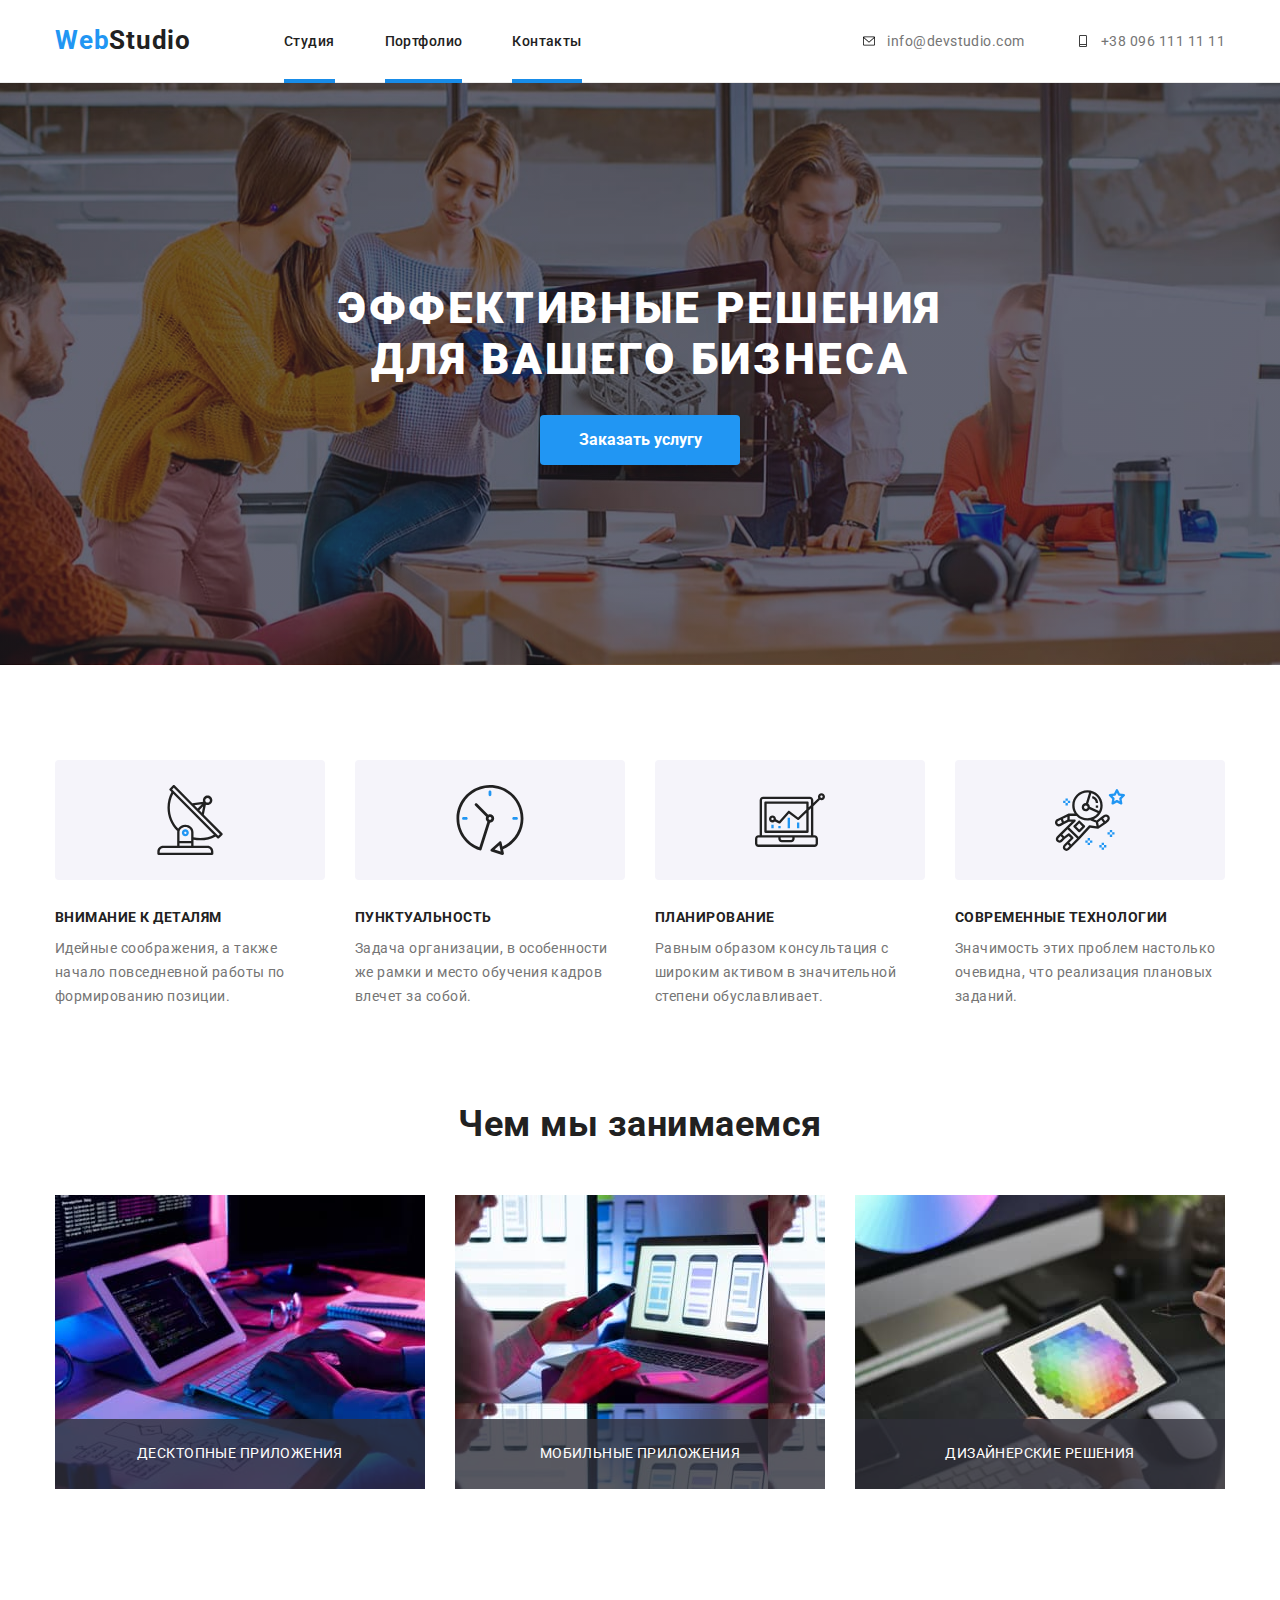
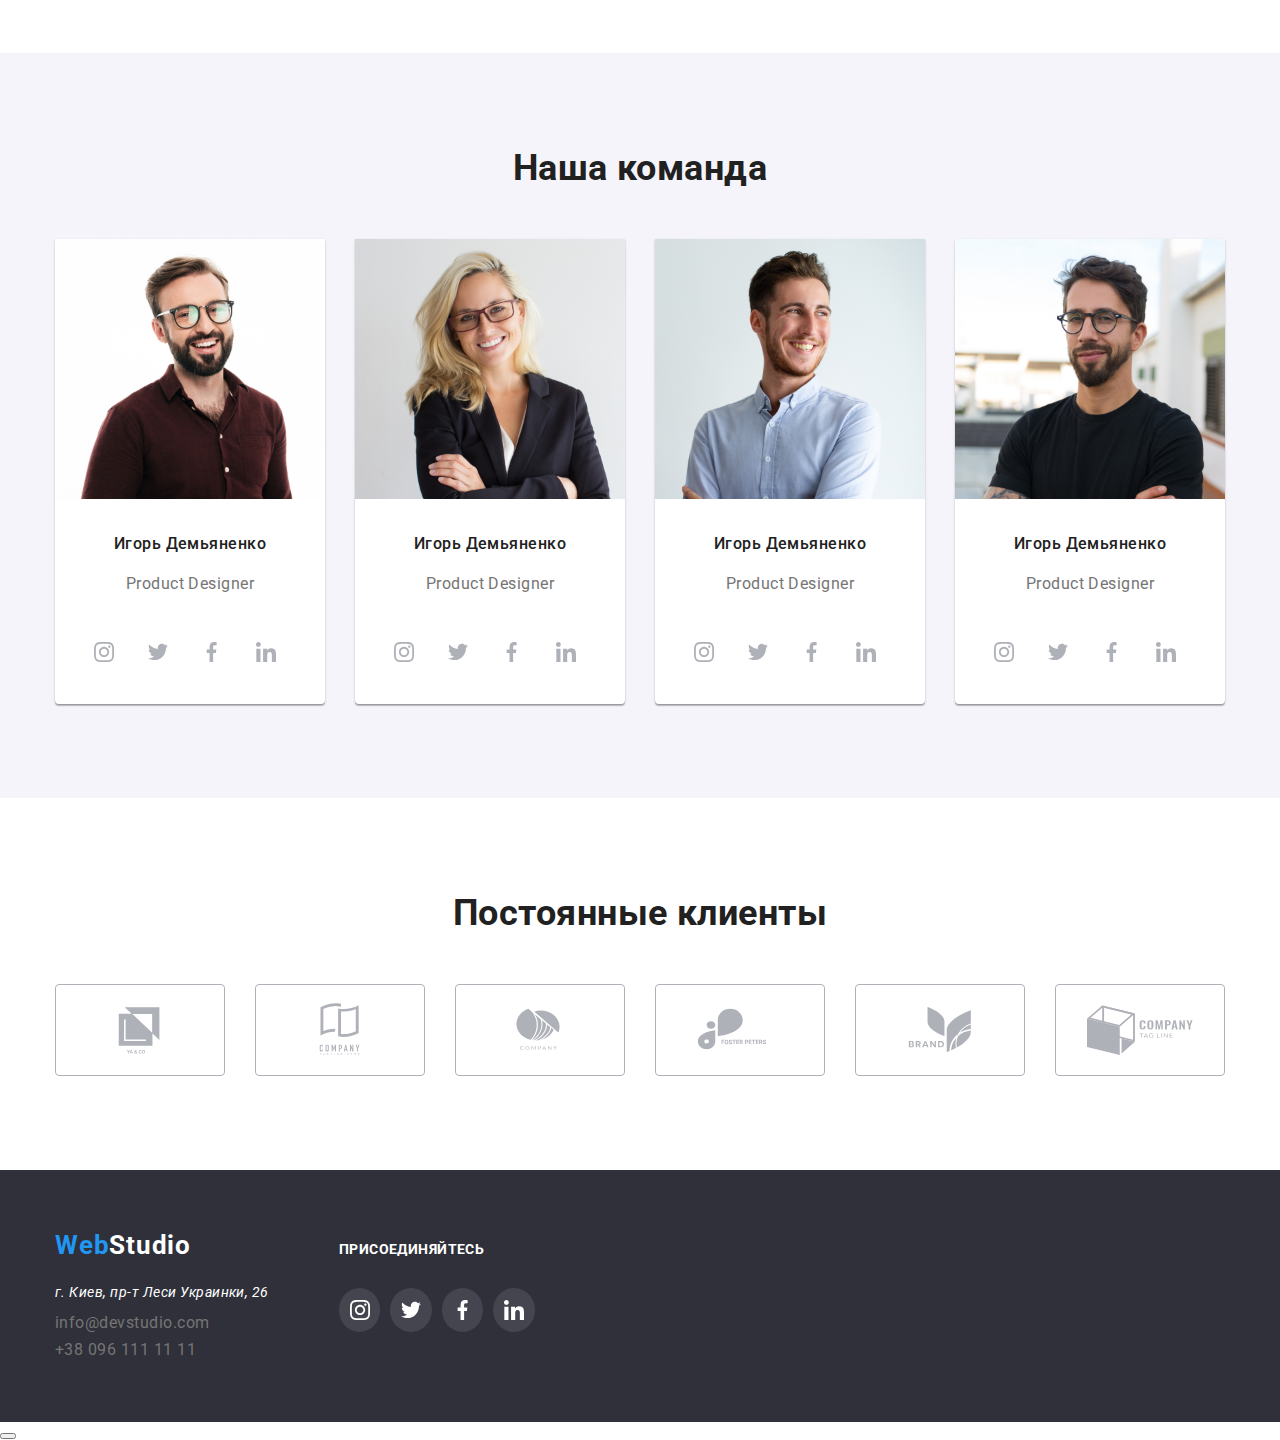
==== commit ed313eff: "homework 5" ====
--- a/index.html
+++ b/index.html
@@ -21,9 +21,15 @@
             <nav class="header-navigation">
                     <a href="index.html" class="link-webstudio">Web<spann class="logo-without-web">Studio</spann></a>
                 <ul class="header-navigation-links">
-                    <li class="header-item"><a href="index.html" class="link link-navigation">Студия</a></li>
-                    <li class="header-item"><a href="portfolio.html" class="link link-navigation">Портфолио</a></li>
-                    <li class="header-item"><a href="kontacts.html" class="link link-navigation">Контакты</a></li> 
+                    <li class="header-item">
+                        <a href="index.html" class="link link-navigation link-navigation">Студия</a>
+                    </li>
+                    <li class="header-item"> 
+                        <a href="portfolio.html" class="link link-navigation">Портфолио</a>
+                    </li>
+                    <li class="header-item">
+                        <a href="kontacts.html" class="link link-navigation">Контакты</a>
+                    </li> 
                 </ul>
              </nav>
                 <ul class="header-navigation-tel-mail">
@@ -47,7 +53,7 @@
         <section class="main-sectioin">
             <div class="container">
                     <h1 class="content-title">Эффективные решения для вашего бизнеса</h1>
-                    <button type="button" class="button button-push">Заказать услугу</button>
+                    <button type="button" class="button button-push" data-modal-open>Заказать услугу</button>
             </div>
         </section>
 
@@ -57,7 +63,7 @@
                 <ul class="list-title">
                     <li class="list-title-text">
                         <div class="list-title-text-picture">
-                            <svg class="list-title-picture"  width="70" heigt="70">
+                            <svg class="list-title-picture"  width="70" height="70">
                                 <use href="./images/sprite.svg#icon-antenna-1-1"></use>
                             </svg>
                         </div>
@@ -66,7 +72,7 @@
                         </li>
                     <li class="list-title-text">
                         <div class="list-title-text-picture">
-                            <svg class="list-title-picture"  width="70" heigt="70">
+                            <svg class="list-title-picture"  width="70" height="70">
                                 <use href="./images/sprite.svg#icon-clock-1-1"></use>
                             </svg>
                         </div>
@@ -75,7 +81,7 @@
                     </li>
                     <li class="list-title-text">
                         <div class="list-title-text-picture">
-                            <svg class="list-title-picture" width="70" heigt="70">
+                            <svg class="list-title-picture" width="70" height="70">
                                 <use href="./images/sprite.svg#icon-diagram-1-1" ></use>
                             </svg>
                         </div>
@@ -83,7 +89,7 @@
                         <p class="title-text">Равным образом консультация с широким активом в значительной степени обуславливает.</p>
                     <li class="list-title-text">
                         <div class="list-title-text-picture">
-                            <svg class="list-title-picture" width="70" heigt="70">
+                            <svg class="list-title-picture" width="70" height="70">
                                 <use href="./images/sprite.svg#icon-astronaut-1-1" ></use>
                             </svg>
                         </div>
@@ -98,10 +104,24 @@
             <div class="container">  
                 <h2 class="title-work">Чем мы занимаемся</h2>
                 <ul class="whatwedo">
-                    
-                    <li class="whatwedo-work"><img src="images/box1.jpg" alt="программирования" width="370" height="294"></li>
-                    <li class="whatwedo-work"><img src="images/box2.jpg" alt="подключения дивайсов" width="370" height="294"></li>
-                    <li class="whatwedo-work"><img src="images/box3.jpg" alt="соответствие требованиям заказчика" width="370" height="294"></li>
+                    <li class="whatwedo-work">
+                        <div class="picture-explane-wrap">
+                            <img src="images/box1.jpg" alt="программирования" width="370" height="294">
+                            <p class="picture-explane-title">Десктопные приложения</p>
+                        </div>
+                    </li>
+                    <li class="whatwedo-work">
+                        <div class="picture-explane-wrap">
+                              <img src="images/box2.jpg" alt="подключения дивайсов" width="370" height="294">
+                              <p class="picture-explane-title">Мобильные приложения</p>
+                        </div>
+                    </li>
+                    <li class="whatwedo-work">
+                        <div class="picture-explane-wrap">
+                              <img src="images/box3.jpg" alt="соответствие требованиям заказчика" width="370" height="294">
+                              <p class="picture-explane-title">Дизайнерские решения</p>
+                        </div>
+                    </li>
                 </ul>
             </div>
         </section>
@@ -373,6 +393,21 @@
             </div>
         </footer>
 
+        <button class="dada-modal-open-buton" ></button>
+
+        <div class="backdrop is-hidden" data-modal>
+            
+            <div class="modal">
+                <button type="button">
+                    <svg  class="close-btn" data-modal-close width="30" height="30">
+                         <use href="./images/sprite.svg#icon-close-1"></use>
+                    </svg>
+                </button>
+            </div>
+        
+        </div>
+
+     <script src="./js/modal.js"></script>
 </body>
 
 </html>--- a/css/styles.css
+++ b/css/styles.css
@@ -54,6 +54,7 @@
   font-family: "Roboto", sans-serif;
   font-weight: 500;
   display: block;
+  transition: background-color 250ms cubic-bezier(0.4, 0, 0.2, 1);
 }
 .button-push {
   margin: 0 auto;
@@ -69,6 +70,7 @@
   background: #2196f3;
   margin: 0 auto;
   border: none;
+  transition: background-color 250ms cubic-bezier(0.4, 0, 0.2, 1);
 }
 .button-push:hover,
 .button-push:focus {
@@ -89,7 +91,25 @@
 }
 
 /* HEADER */
-
+.link-navigation {
+  color: #2196f3;
+}
+
+.header-item .link-navigation::after {
+  content: "";
+  position: absolute;
+  left: 0;
+  bottom: -34px;
+  width: 100%;
+  height: 4px;
+  background-color: #188ce8;
+  transition: width 0.3s ease-out;
+}
+.link-navigation {
+  position: relative;
+  color: #2196f3;
+  cursor: pointer;
+}
 .header-title {
   border-bottom: 1px solid #ececec;
 }
@@ -136,6 +156,12 @@
 .header-mail:focus .header-contacts-icon {
   fill: #188ce8;
 }
+.header-mail {
+  transition: color 350ms cubic-bezier(0.4, 0, 0.2, 1);
+}
+.header-contacts-icon {
+  transition: fill 350ms cubic-bezier(0.4, 0, 0.2, 1);
+}
 .header-contacts-icon {
   margin-right: 10px;
   color: var(--primery-text-color);
@@ -161,6 +187,7 @@
   margin-left: 30px;
   margin-top: 30px;
   cursor: pointer;
+  transition: box-shadow 250ms cubic-bezier(0.4, 0, 0.2, 1);
 }
 .contentportfolio-buton-li {
   margin-right: 8px;
@@ -182,6 +209,9 @@
   padding-right: 20px;
   padding-bottom: 6px;
   padding-left: 20px;
+  transition: background-color 350ms cubic-bezier(0.4, 0, 0.2, 1);
+  transition: box-shadow 350ms cubic-bezier(0.4, 0, 0.2, 1);
+  transition: color 250ms cubic-bezier(0.4, 0, 0.2, 1);
 }
 .portfolio-buton:hover,
 .portfolio-buton:focus {
@@ -208,10 +238,35 @@
   font-size: 16px;
   line-height: 1.87;
 }
+.foto-title-text-close {
+  font-size: 18px;
+  line-height: 1.56;
+  letter-spacing: 0.03em;
+  color: #ffffff;
+  background: rgba(33, 150, 243, 0.9);
+  padding-top: 63px;
+  padding-right: 24px;
+  padding-bottom: 60px;
+  padding-left: 24px;
+  height: 100%;
+  position: absolute;
+  top: 0;
+  left: 0;
+  transform: translateY(100%);
+  transition: transform 250ms cubic-bezier(0.4, 0, 0.2, 1);
+}
+.foto-title-wrap {
+  position: relative;
+  overflow: hidden;
+}
+.foto-title-text:hover .foto-title-text-close {
+  transform: translateY(0);
+}
 
 /* PORTFOLIO */
 
 /* MAIN */
+
 .list-title-text-picture {
   display: flex;
   align-items: center;
@@ -272,6 +327,8 @@
 }
 .transparent-title {
   font-size: 1px;
+  opacity: 0;
+  pointer-events: none;
 }
 .section-list {
   margin-top: 94px;
@@ -304,6 +361,25 @@
   margin-top: 94px;
   margin-bottom: 94px;
 }
+
+.picture-explane-title {
+  width: 370px;
+  height: 70px;
+  background: rgba(47, 48, 58, 0.8);
+  padding-top: 27px;
+  padding-bottom: 27px;
+  position: relative;
+  bottom: 70px;
+}
+.picture-explane-wrap {
+  font-size: 14px;
+  line-height: 1.14;
+  text-align: center;
+  letter-spacing: 0.03em;
+  text-transform: uppercase;
+  color: #ffffff;
+}
+
 /* OURTEAM  */
 
 .worker-social-links-title {
@@ -323,6 +399,8 @@
   display: flex;
   align-items: center;
   justify-content: center;
+  transition: fill 250ms cubic-bezier(0.4, 0, 0.2, 1);
+  transition: background-color 250ms cubic-bezier(0.4, 0, 0.2, 1);
 }
 .worker-social-links-color {
   fill: #afb1b8;
@@ -406,6 +484,7 @@
   border: 1px solid #afb1b8;
   box-sizing: border-box;
   border-radius: 4px;
+  transition: border 250ms cubic-bezier(0.4, 0, 0.2, 1);
 }
 .servise-icon:focus,
 .servise-icon:hover {
@@ -414,6 +493,9 @@
 .servise-icon:focus .service-icon-svg,
 .servise-icon:hover .service-icon-svg {
   fill: #2196f3;
+}
+.service-icon-svg {
+  transition: fill 250ms cubic-bezier(0.4, 0, 0.2, 1);
 }
 .regular-customers {
   display: flex;
@@ -466,6 +548,7 @@
   justify-content: center;
   background: rgba(255, 255, 255, 0.1);
   fill: #ffffff;
+  transition: background-color 250ms cubic-bezier(0.4, 0, 0.2, 1);
 }
 .footer-social-links-road:hover,
 .footer-social-links-road:focus {
@@ -500,3 +583,40 @@
 .footer-social-links-color {
   fill: #ffffff;
 }
+
+/* MODAL */
+
+.backdrop {
+  width: 100%;
+  height: 100%;
+  position: fixed;
+  top: 0;
+  left: 0;
+  background-color: rgba(0, 0, 0, 0.2);
+}
+
+.modal {
+  width: 528px;
+  height: 581px;
+  background: #ffffff;
+  box-shadow: 0px 1px 3px rgba(0, 0, 0, 0.12), 0px 1px 1px rgba(0, 0, 0, 0.14),
+    0px 2px 1px rgba(0, 0, 0, 0.2);
+  border-radius: 4px;
+  position: absolute;
+  left: 50%;
+  top: 50%;
+  transform: translate(-50%, -50%);
+}
+
+.close-btn {
+  width: 30px;
+  height: 30px;
+  background: #ffffff;
+  right: 13px;
+  top: 13px;
+  position: absolute;
+}
+.backdrop.is-hidden {
+  opacity: 0;
+  pointer-events: none;
+}
